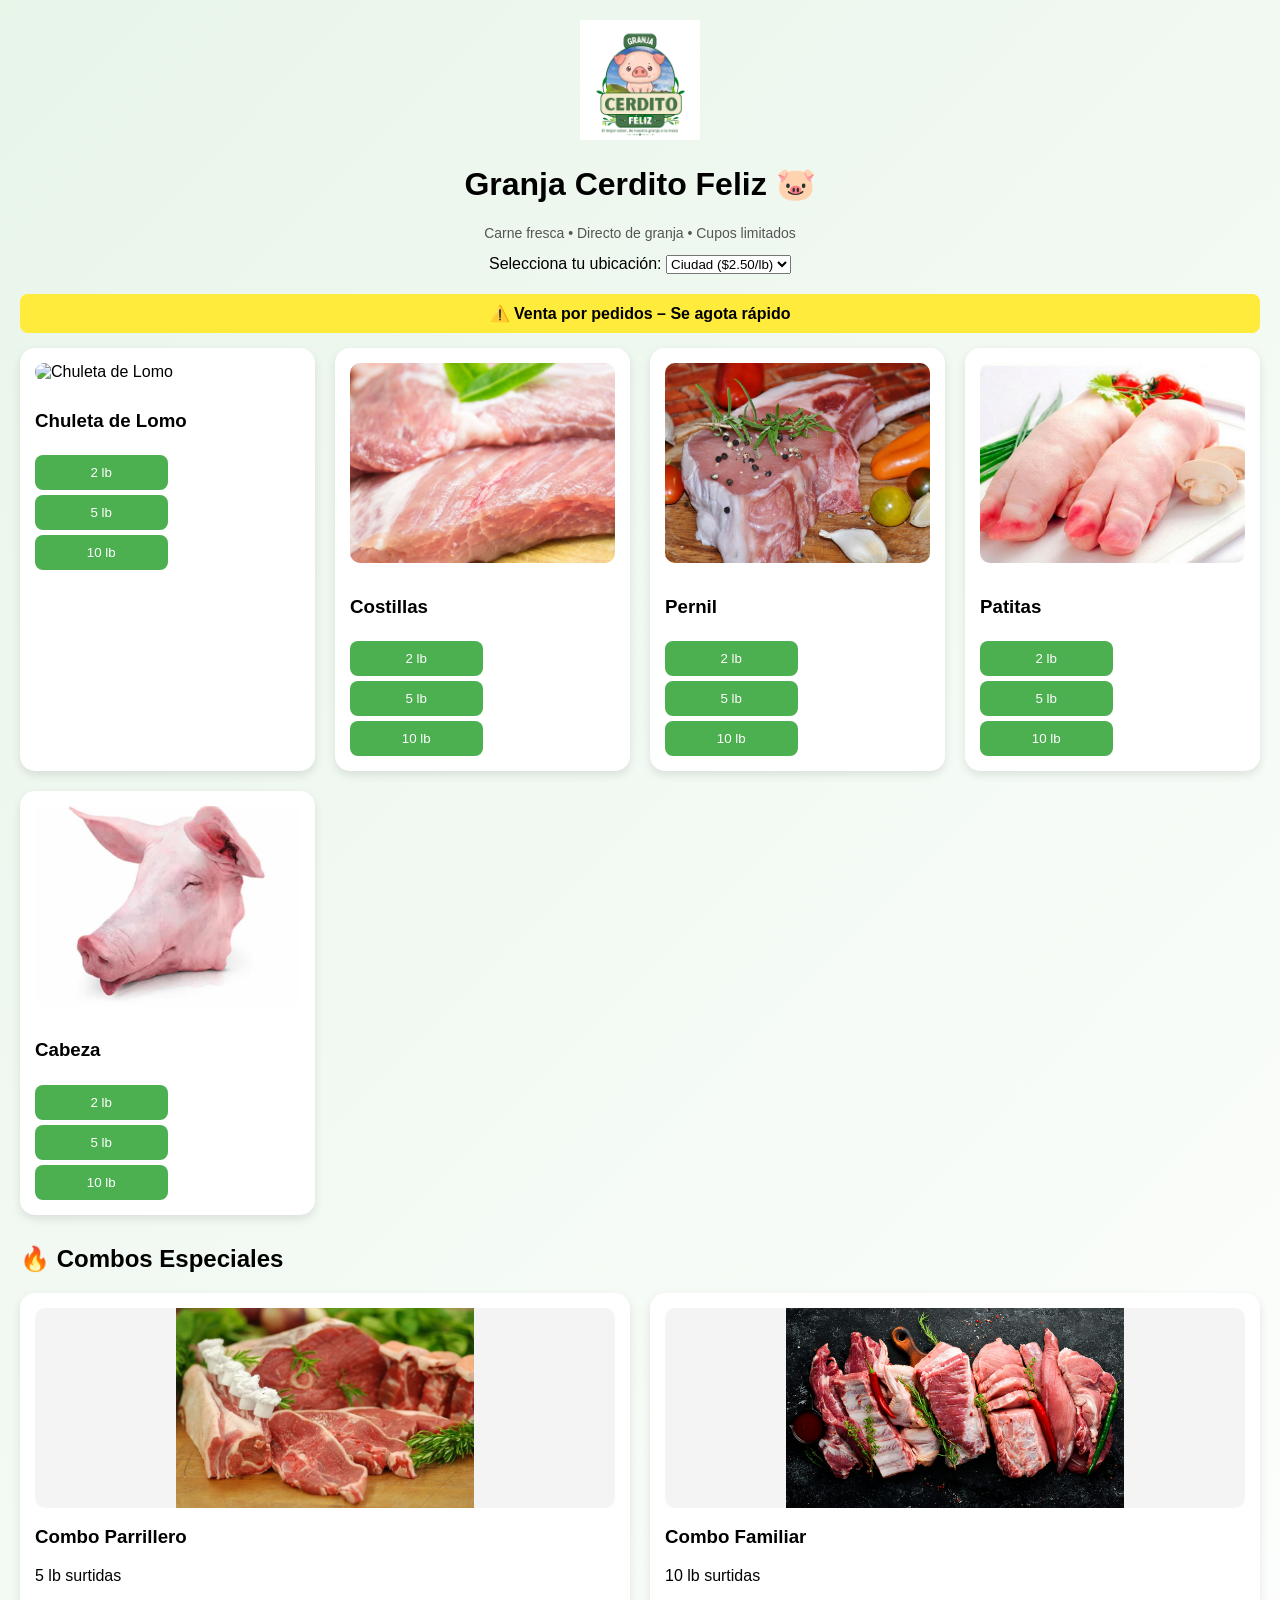
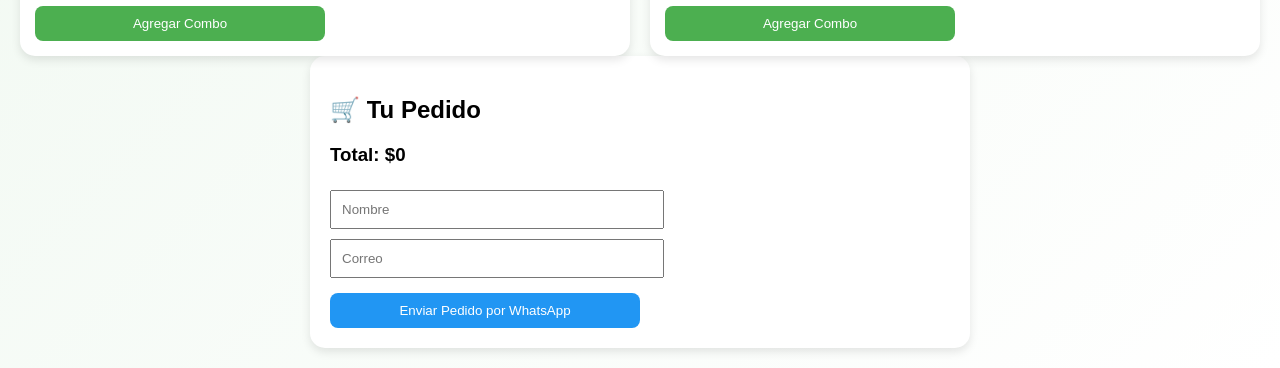
==== index.html @ 4e2a75fa "Primera versión tienda Cerdito Feliz" ====
<!DOCTYPE html>
<html lang="es">
<head>
  <meta charset="UTF-8">
  <meta name="viewport" content="width=device-width, initial-scale=1.0">
  <title>Granja Cerdito Feliz</title>
  <link rel="stylesheet" href="styles.css">
</head>
<body>

<header>
  <img src="/Logo Granja Cerdito Feliz fondo blanco.png" alt="Logo" class="logo">
  <h1>Granja Cerdito Feliz 🐷</h1>
  <p class="tagline">Carne fresca • Directo de granja • Cupos limitados</p>
</header>

<section class="controls">
  <label>Selecciona tu ubicación:</label>
  <select id="region">
    <option value="2.5">Ciudad ($2.50/lb)</option>
    <option value="2.25">Interior ($2.25/lb)</option>
  </select>
</section>

<section class="alert">
  ⚠️ Venta por pedidos – Se agota rápido
</section>

<div class="grid" id="productos"></div>

<h2 class="section-title">🔥 Combos Especiales</h2>
<div class="grid" id="combos"></div>

<div class="cart">
  <h2>🛒 Tu Pedido</h2>
  <div id="lista"></div>
  <h3>Total: $<span id="total">0</span></h3>

  <input id="nombre" placeholder="Nombre">
  <input id="correo" placeholder="Correo">

  <button class="btn-primary" onclick="enviarPedido()">Enviar Pedido por WhatsApp</button>
</div>

<script src="script.js"></script>
</body>
</html>
---- styles.css ----
body {
  font-family: Arial;
  margin: 0;
  padding: 20px;
  background: linear-gradient(135deg,#e8f5e9,#ffffff);
}

header {
  text-align: center;
}

.logo {
  width: 120px;
}

.tagline {
  color: #555;
  font-size: 14px;
}

.alert {
  background: #ffeb3b;
  padding: 10px;
  text-align: center;
  margin: 15px 0;
  border-radius: 8px;
  font-weight: bold;
}

.section-title {
  margin-top: 30px;
}

.controls {
  text-align: center;
  margin-bottom: 20px;
}

.grid {
  display: grid;
  grid-template-columns: repeat(auto-fit, minmax(250px, 1fr));
  gap: 20px;
}

.card {
  background: white;
  padding: 15px;
  border-radius: 15px;
  box-shadow: 0 4px 10px rgba(0,0,0,0.1);
  transition: transform 0.2s;
}

.card:hover {
  transform: scale(1.05);
}

button {
  border: none;
  padding: 10px;
  margin-top: 5px;
  width: 50%;
  border-radius: 8px;
  cursor: pointer;
}

.btn-add { background: #4CAF50; color: white; }
.btn-remove { background: #f44336; color: white; }
.btn-primary { background: #2196F3; color: white; margin-top: 10px; }

.cart {
  margin-top: 25px;
  width: 50%;
  margin: 0 auto;
  background: white;
  padding: 20px;
  border-radius: 15px;
  box-shadow: 0 4px 10px rgba(0,0,0,0.1);
}

input {
  width: 50%;
  margin: 5px 0;
  padding: 10px;
}

.item {
  display: flex;
  justify-content: space-between;
  align-items: center;
}


.producto-img-p {
  width: 100%;
  height: 200px;
  object-fit: cover;
  border-radius: 10px;
  margin-bottom: 10px;
}


.img-container {
  width: 100%;
  height: 200px;
  background: #f4f4f4;
  display: flex;
  align-items: center;
  justify-content: center;
  border-radius: 10px;
  overflow: hidden;
  margin-bottom: 10px;
}

.producto-img-c {
  max-width: 100%;
  max-height: 100%;
  object-fit: contain;
}
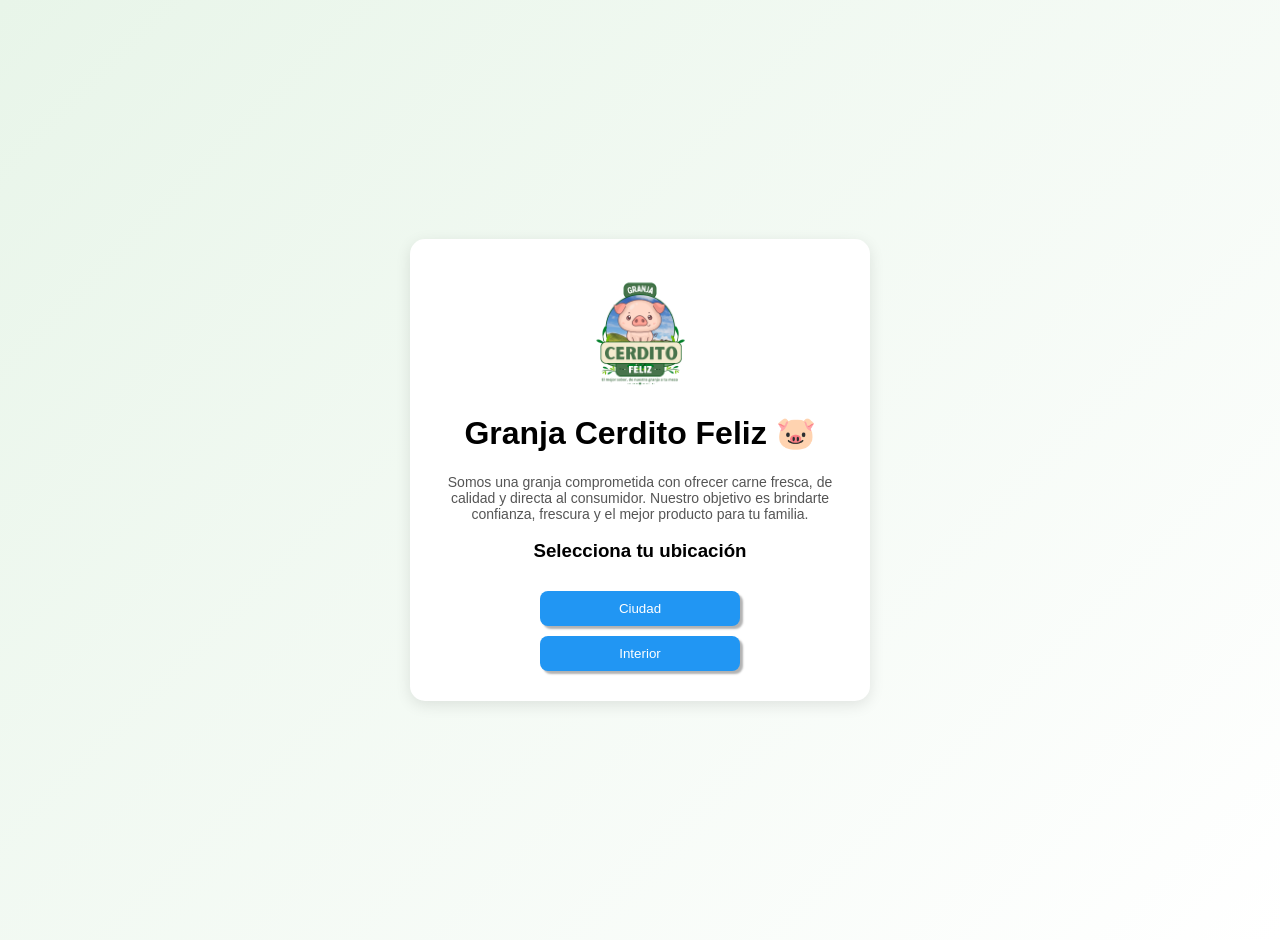
==== commit 280e3856: "Add files via upload Se agrega página de bienvenida y alerta de inventario." ====
--- a/index.html
+++ b/index.html
@@ -3,45 +3,31 @@
 <head>
   <meta charset="UTF-8">
   <meta name="viewport" content="width=device-width, initial-scale=1.0">
-  <title>Granja Cerdito Feliz</title>
+  <title>Bienvenido | Granja Cerdito Feliz</title>
   <link rel="stylesheet" href="styles.css">
 </head>
-<body>
+<body class="welcome">
 
-<header>
-  <img src="/Logo Granja Cerdito Feliz fondo blanco.png" alt="Logo" class="logo">
+<div class="welcome-container">
+  <img src="/Logo Granja Cerdito Feliz fondo blanco.png" class="logo">
   <h1>Granja Cerdito Feliz 🐷</h1>
-  <p class="tagline">Carne fresca • Directo de granja • Cupos limitados</p>
-</header>
+  <p class="mensaje">
+    Somos una granja comprometida con ofrecer carne fresca, de calidad y directa al consumidor.
+    Nuestro objetivo es brindarte confianza, frescura y el mejor producto para tu familia.
+  </p>
 
-<section class="controls">
-  <label>Selecciona tu ubicación:</label>
-  <select id="region">
-    <option value="2.5">Ciudad ($2.50/lb)</option>
-    <option value="2.25">Interior ($2.25/lb)</option>
-  </select>
-</section>
+  <h3>Selecciona tu ubicación</h3>
 
-<section class="alert">
-  ⚠️ Venta por pedidos – Se agota rápido
-</section>
-
-<div class="grid" id="productos"></div>
-
-<h2 class="section-title">🔥 Combos Especiales</h2>
-<div class="grid" id="combos"></div>
-
-<div class="cart">
-  <h2>🛒 Tu Pedido</h2>
-  <div id="lista"></div>
-  <h3>Total: $<span id="total">0</span></h3>
-
-  <input id="nombre" placeholder="Nombre">
-  <input id="correo" placeholder="Correo">
-
-  <button class="btn-primary" onclick="enviarPedido()">Enviar Pedido por WhatsApp</button>
+  <button onclick="seleccionarRegion('ciudad')" class="btn-primary">Ciudad</button>
+  <button onclick="seleccionarRegion('interior')" class="btn-primary">Interior</button>
 </div>
 
-<script src="script.js"></script>
+<script>
+function seleccionarRegion(region) {
+  localStorage.setItem('region', region);
+  window.location.href = 'tienda.html';
+}
+</script>
+
 </body>
 </html>
--- a/styles.css
+++ b/styles.css
@@ -62,6 +62,7 @@
   width: 50%;
   border-radius: 8px;
   cursor: pointer;
+  box-shadow: 3px 3px 2px rgba(0,0,0,0.3);
 }
 
 .btn-add { background: #4CAF50; color: white; }
@@ -76,6 +77,7 @@
   padding: 20px;
   border-radius: 15px;
   box-shadow: 0 4px 10px rgba(0,0,0,0.1);
+  text-align: center;
 }
 
 input {
@@ -91,7 +93,7 @@
 }
 
 
-.producto-img-p {
+.producto-img-p, .producto-img-c {
   width: 100%;
   height: 200px;
   object-fit: cover;
@@ -100,20 +102,72 @@
 }
 
 
-.img-container {
-  width: 100%;
-  height: 200px;
-  background: #f4f4f4;
-  display: flex;
-  align-items: center;
-  justify-content: center;
-  border-radius: 10px;
-  overflow: hidden;
-  margin-bottom: 10px;
+.welcome {
+  display:flex;
+  justify-content:center;
+  align-items:center;
+  height:100vh;
+  background: linear-gradient(135deg,#e8f5e9,#ffffff);
 }
 
-.producto-img-c {
-  max-width: 100%;
-  max-height: 100%;
-  object-fit: contain;
+.welcome-container {
+  text-align:center;
+  background:white;
+  padding:30px;
+  border-radius:15px;
+  box-shadow:0 4px 15px rgba(0,0,0,0.1);
+  max-width:400px;
+}
+
+.mensaje {
+  font-size:14px;
+  color:#555;
+  margin:15px 0;
+}
+
+.back-container {
+  text-align: left;
+  margin-bottom: 10px;
+  text-align: center;
+}
+
+.btn-back {
+  background: #555;
+  color: white;
+  padding: 8px 15px;
+  width: 15%;
+  border-radius: 8px;
+  cursor: pointer;
+  border: none;
+  font-size: 14px;
+  box-shadow: 3px 3px 2px rgba(0,0,0,0.3);
+}
+
+.btn-back:hover {
+  background: #333;
+}
+
+/* CONTENEDOR IMAGEN */
+.img-container {
+  position: relative;
+}
+
+/* BADGE AGOTADO */
+.badge {
+  position: absolute;
+  top: 10px;
+  left: 10px;
+  background: red;
+  color: white;
+  padding: 5px 10px;
+  border-radius: 8px;
+  font-size: 12px;
+  font-weight: bold;
+}
+
+/* TEXTO AGOTADO */
+.agotado-texto {
+  color: red;
+  font-weight: bold;
+  margin-top: 10px;
 }
